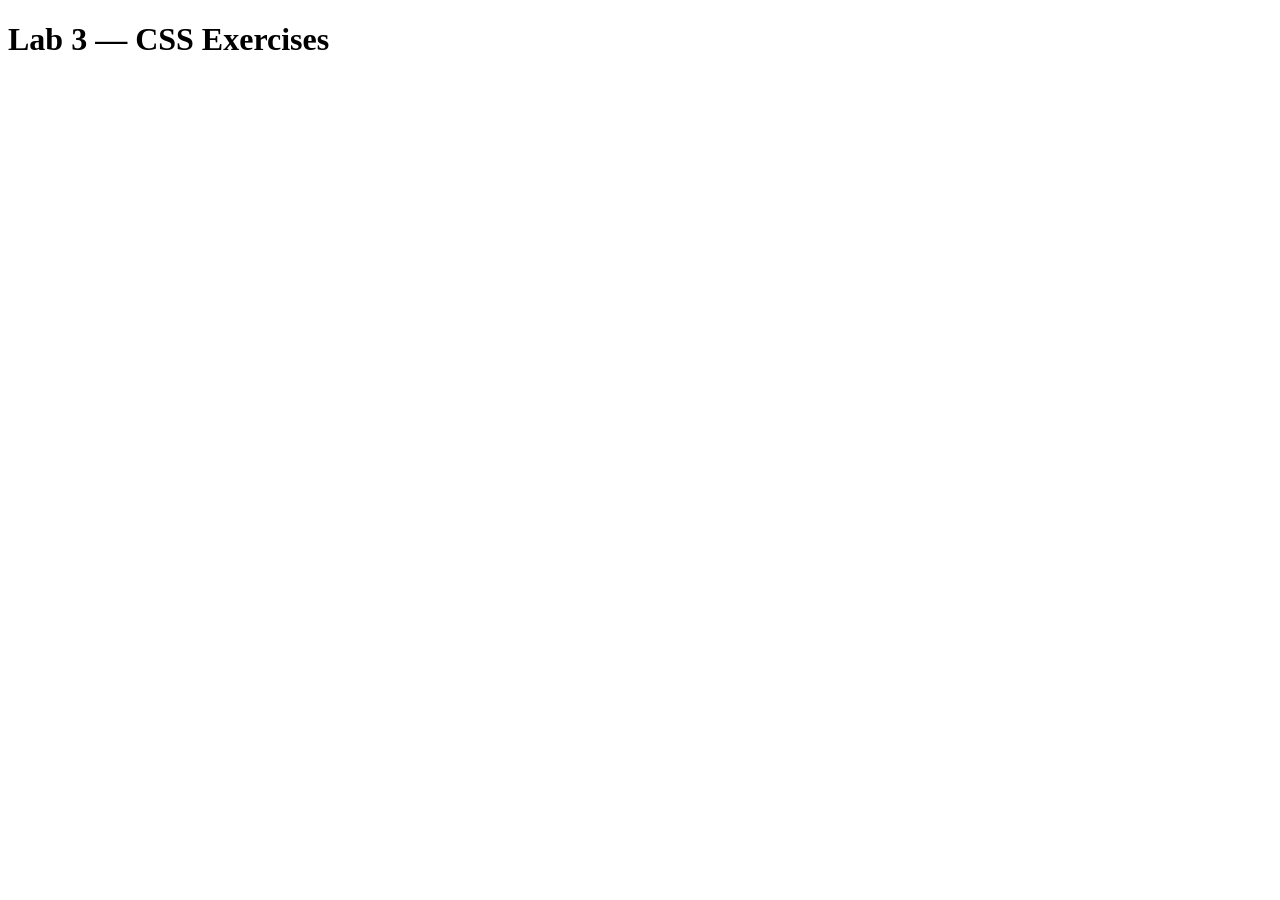
==== project-lab/index.html @ 059c646e "Add step 0" ====
<!DOCTYPE html>
<html lang="en">
<head>
    <meta charset="UTF-8">
    <meta name="viewport" content="width=device-width, initial-scale=1.0">
    <title>Lab 3 — CSS Exercises</title>
    <link rel="stylesheet" href="css/style.css">
</head>
<body>
    <main>
        <h1>Lab 3 — CSS Exercises</h1>
    </main>
</body>
</html>
---- project-lab/css/style.css ----
/* Shared stylesheet for the Lab 3 exercises. */
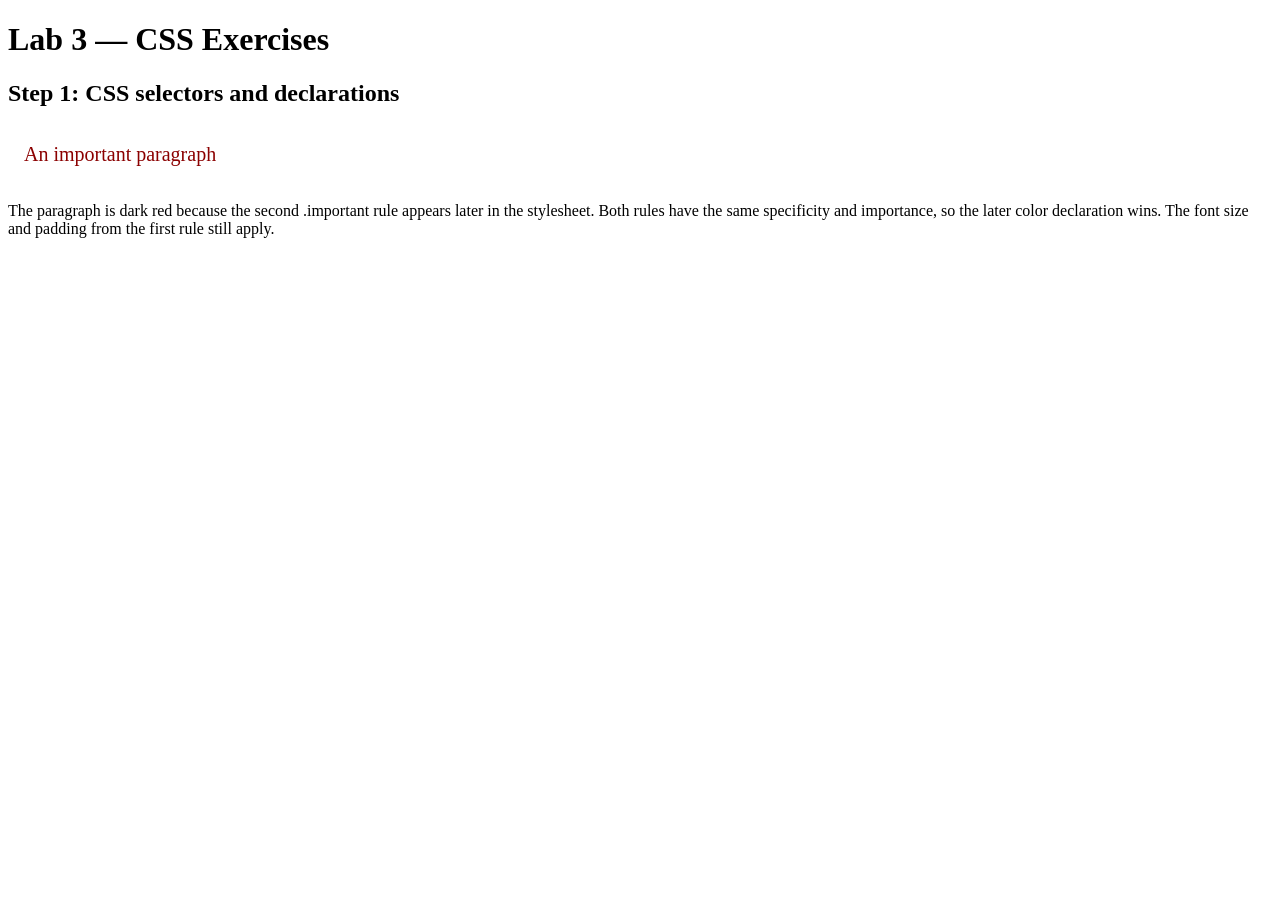
==== commit 6b18823c: "Add step 1" ====
--- a/project-lab/index.html
+++ b/project-lab/index.html
@@ -9,6 +9,19 @@
 <body>
     <main>
         <h1>Lab 3 — CSS Exercises</h1>
+
+        <section aria-labelledby="step-1-title">
+            <h2 id="step-1-title">Step 1: CSS selectors and declarations</h2>
+
+            <p class="important">An important paragraph</p>
+            
+            <p>
+                The paragraph is dark red because the second .important rule
+                appears later in the stylesheet. Both rules have the same
+                specificity and importance, so the later color declaration wins.
+                The font size and padding from the first rule still apply.
+            </p>
+        </section>
     </main>
 </body>
 </html>
--- a/project-lab/css/style.css
+++ b/project-lab/css/style.css
@@ -1 +1,11 @@
 /* Shared stylesheet for the Lab 3 exercises. */
+
+.important {
+    color: royalblue;
+    font-size: 20px;
+    padding: 16px;
+}
+
+.important {
+    color: darkred;
+}
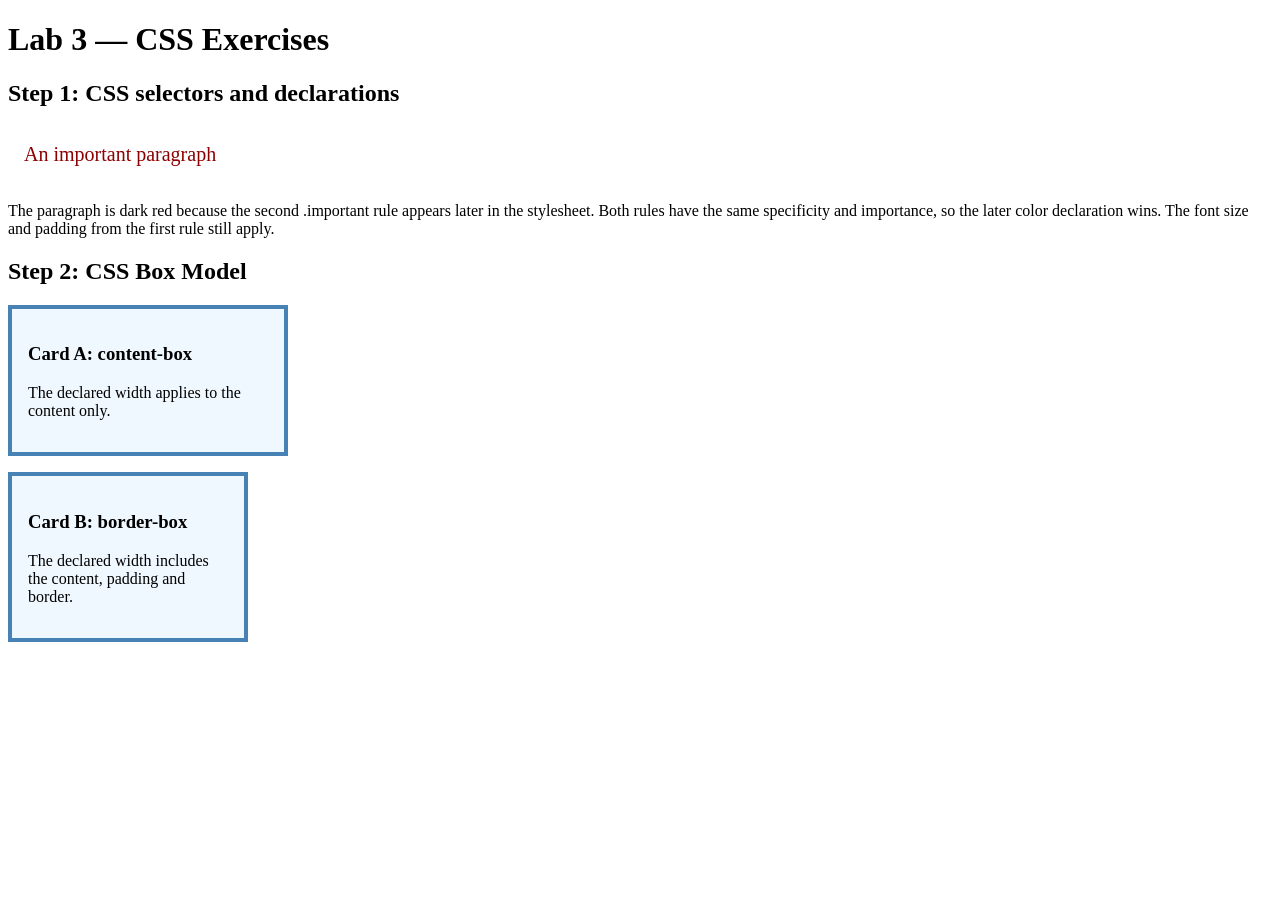
==== commit 2bd4fb19: "Add step 2" ====
--- a/project-lab/index.html
+++ b/project-lab/index.html
@@ -14,7 +14,7 @@
             <h2 id="step-1-title">Step 1: CSS selectors and declarations</h2>
 
             <p class="important">An important paragraph</p>
-            
+
             <p>
                 The paragraph is dark red because the second .important rule
                 appears later in the stylesheet. Both rules have the same
@@ -22,6 +22,19 @@
                 The font size and padding from the first rule still apply.
             </p>
         </section>
+
+        <section aria-labelledby="step-2-title">
+            <h2 id="step-2-title">Step 2: CSS Box Model</h2>
+
+            <div class="card-a">
+                <h3>Card A: content-box</h3>
+                <p>The declared width applies to the content only.</p>
+            </div>
+            <div class="card-b">
+                <h3>Card B: border-box</h3>
+                <p>The declared width includes the content, padding and border.</p>
+            </div>
+        </section>
     </main>
 </body>
 </html>
--- a/project-lab/css/style.css
+++ b/project-lab/css/style.css
@@ -9,3 +9,20 @@
 .important {
     color: darkred;
 }
+
+.card-a,
+.card-b {
+    width: 240px;
+    padding: 16px;
+    border: 4px solid steelblue;
+    margin-bottom: 16px;
+    background-color: aliceblue;
+}
+
+.card-a {
+    box-sizing: content-box;
+}
+
+.card-b {
+    box-sizing: border-box;
+}
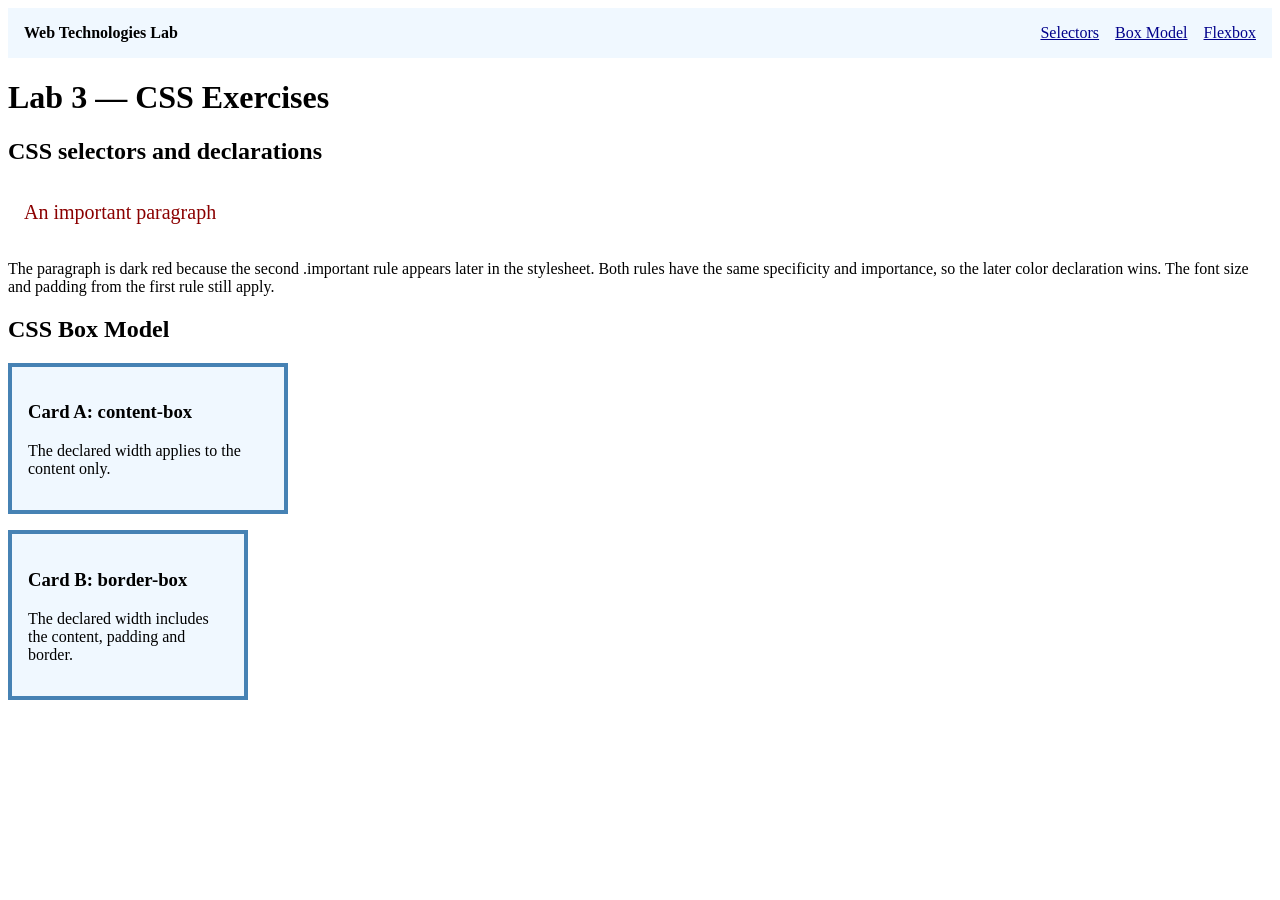
==== commit e7c20e1e: "Add step 3" ====
--- a/project-lab/index.html
+++ b/project-lab/index.html
@@ -7,11 +7,21 @@
     <link rel="stylesheet" href="css/style.css">
 </head>
 <body>
+    <nav id="navigation" aria-label="Lab exercises">
+        <span class="brand">Web Technologies Lab</span>
+
+        <ul class="nav-links">
+            <li><a href="#selectors-title">Selectors</a></li>
+            <li><a href="#box-model-title">Box Model</a></li>
+            <li><a href="#navigation">Flexbox</a></li>
+        </ul>
+    </nav>
+
     <main>
         <h1>Lab 3 — CSS Exercises</h1>
 
-        <section aria-labelledby="step-1-title">
-            <h2 id="step-1-title">Step 1: CSS selectors and declarations</h2>
+        <section aria-labelledby="selectors-title">
+            <h2 id="selectors-title">CSS selectors and declarations</h2>
 
             <p class="important">An important paragraph</p>
 
@@ -23,18 +33,20 @@
             </p>
         </section>
 
-        <section aria-labelledby="step-2-title">
-            <h2 id="step-2-title">Step 2: CSS Box Model</h2>
+        <section aria-labelledby="box-model-title">
+            <h2 id="box-model-title">CSS Box Model</h2>
 
             <div class="card-a">
                 <h3>Card A: content-box</h3>
                 <p>The declared width applies to the content only.</p>
             </div>
+
             <div class="card-b">
                 <h3>Card B: border-box</h3>
                 <p>The declared width includes the content, padding and border.</p>
             </div>
         </section>
+
     </main>
 </body>
 </html>
--- a/project-lab/css/style.css
+++ b/project-lab/css/style.css
@@ -26,3 +26,36 @@
 .card-b {
     box-sizing: border-box;
 }
+
+nav {
+    display: flex;
+    justify-content: space-between;
+    align-items: center;
+    gap: 1rem;
+    flex-wrap: wrap;
+    padding: 1rem;
+    background-color: aliceblue;
+}
+
+.brand {
+    font-weight: bold;
+}
+
+.nav-links {
+    display: flex;
+    align-items: center;
+    flex-wrap: wrap;
+    gap: 1rem;
+    margin: 0;
+    padding: 0;
+    list-style: none;
+}
+
+.nav-links a {
+    color: darkblue;
+}
+
+.nav-links a:focus-visible {
+    outline: 2px solid darkblue;
+    outline-offset: 4px;
+}
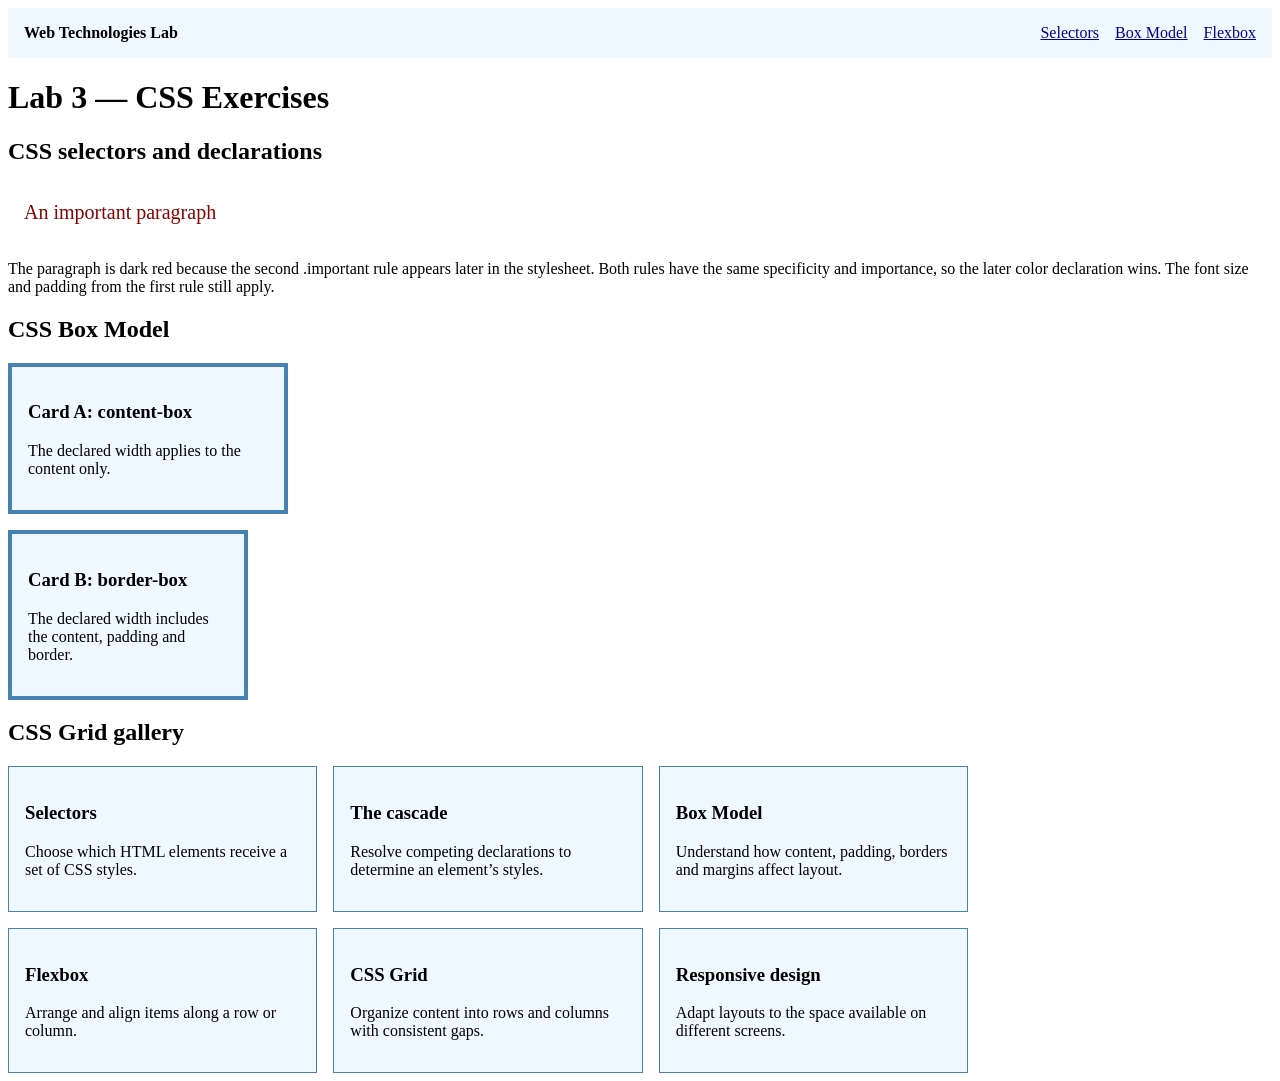
==== commit 458a2550: "Add step 4" ====
--- a/project-lab/index.html
+++ b/project-lab/index.html
@@ -47,6 +47,41 @@
             </div>
         </section>
 
+        <section aria-labelledby="gallery-title">
+            <h2 id="gallery-title">CSS Grid gallery</h2>
+
+            <div class="gallery">
+                <article class="gallery-card">
+                    <h3>Selectors</h3>
+                    <p>Choose which HTML elements receive a set of CSS styles.</p>
+                </article>
+
+                <article class="gallery-card">
+                    <h3>The cascade</h3>
+                    <p>Resolve competing declarations to determine an element’s styles.</p>
+                </article>
+
+                <article class="gallery-card">
+                    <h3>Box Model</h3>
+                    <p>Understand how content, padding, borders and margins affect layout.</p>
+                </article>
+
+                <article class="gallery-card">
+                    <h3>Flexbox</h3>
+                    <p>Arrange and align items along a row or column.</p>
+                </article>
+
+                <article class="gallery-card">
+                    <h3>CSS Grid</h3>
+                    <p>Organize content into rows and columns with consistent gaps.</p>
+                </article>
+                
+                <article class="gallery-card">
+                    <h3>Responsive design</h3>
+                    <p>Adapt layouts to the space available on different screens.</p>
+                </article>
+            </div>
+        </section>
     </main>
 </body>
 </html>
--- a/project-lab/css/style.css
+++ b/project-lab/css/style.css
@@ -59,3 +59,17 @@
     outline: 2px solid darkblue;
     outline-offset: 4px;
 }
+
+.gallery {
+    display: grid;
+    grid-template-columns: repeat(auto-fit, minmax(min(100%, 240px), 1fr));
+    gap: 1rem;
+    max-width: 960px;
+}
+
+.gallery-card {
+    padding: 1rem;
+    border: 1px solid steelblue;
+    background-color: aliceblue;
+    overflow-wrap: anywhere;
+}
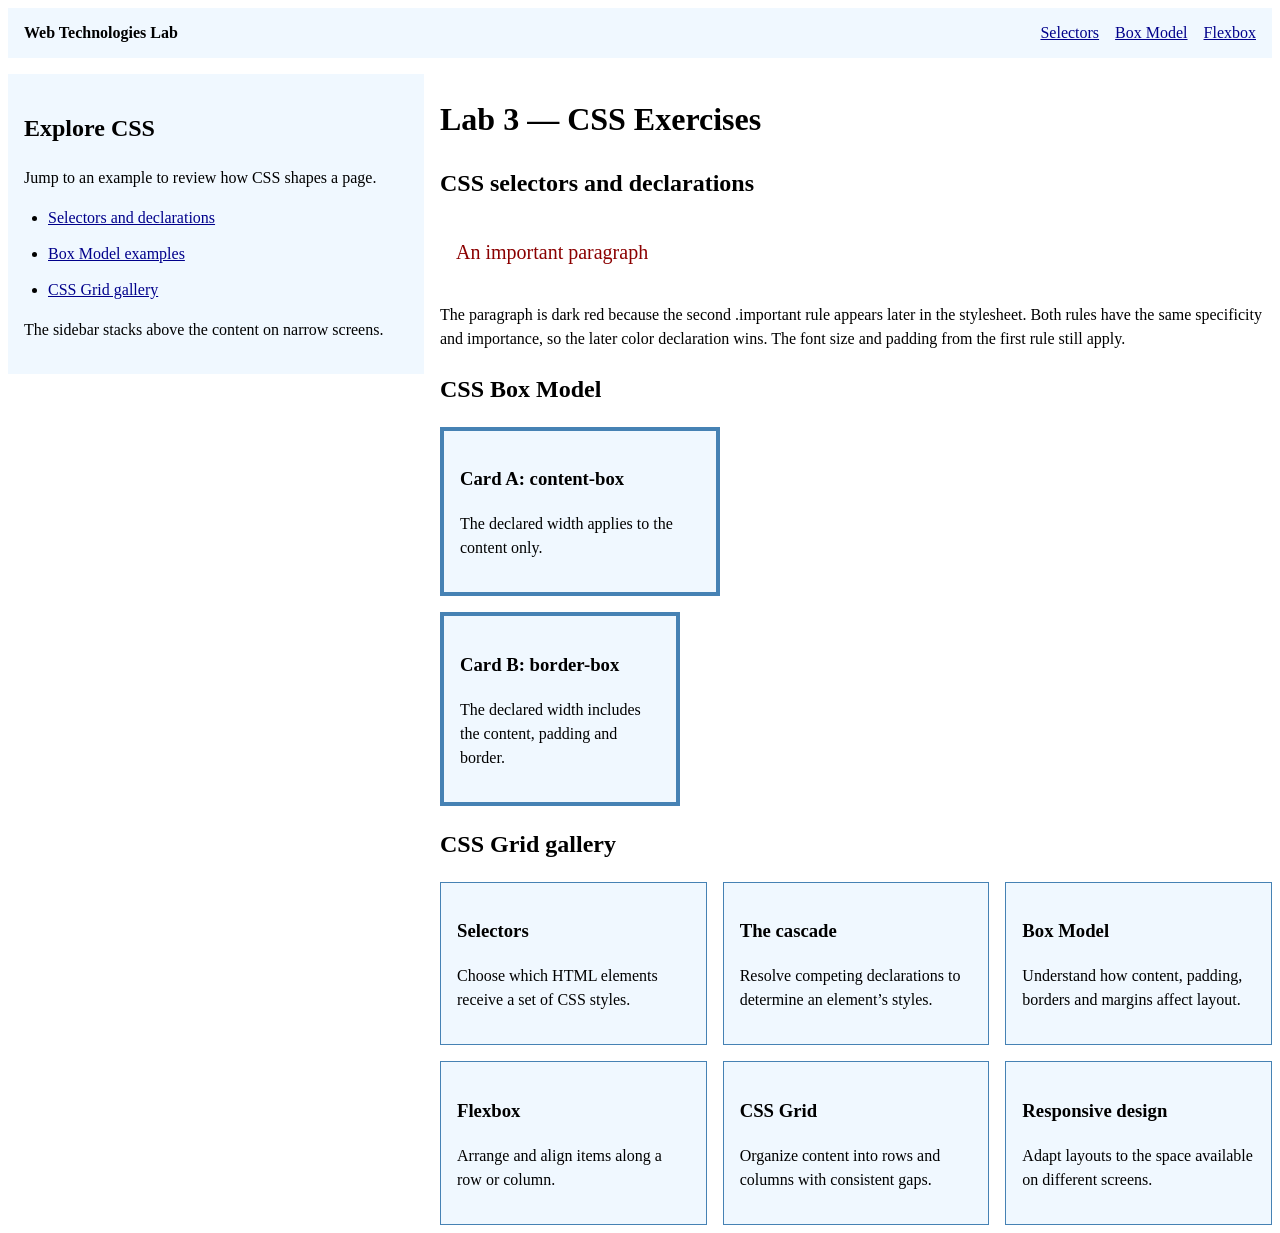
==== commit 61fb72b9: "Add step 5" ====
--- a/project-lab/index.html
+++ b/project-lab/index.html
@@ -7,6 +7,7 @@
     <link rel="stylesheet" href="css/style.css">
 </head>
 <body>
+    <a class="skip-link" href="#main-content">Skip to main content</a>
     <nav id="navigation" aria-label="Lab exercises">
         <span class="brand">Web Technologies Lab</span>
 
@@ -17,7 +18,19 @@
         </ul>
     </nav>
 
-    <main>
+    <div class="layout">
+    <aside class="sidebar" aria-labelledby="sidebar-title">
+        <h2 id="sidebar-title">Explore CSS</h2>
+        <p>Jump to an example to review how CSS shapes a page.</p>
+        <ul>
+            <li><a href="#selectors-title">Selectors and declarations</a></li>
+            <li><a href="#box-model-title">Box Model examples</a></li>
+            <li><a href="#gallery-title">CSS Grid gallery</a></li>
+        </ul>
+        <p>The sidebar stacks above the content on narrow screens.</p>
+    </aside>
+
+    <main id="main-content" tabindex="-1">
         <h1>Lab 3 — CSS Exercises</h1>
 
         <section aria-labelledby="selectors-title">
@@ -83,5 +96,6 @@
             </div>
         </section>
     </main>
+    </div>
 </body>
 </html>
--- a/project-lab/css/style.css
+++ b/project-lab/css/style.css
@@ -73,3 +73,62 @@
     background-color: aliceblue;
     overflow-wrap: anywhere;
 }
+
+.layout {
+    display: grid;
+    grid-template-columns: 1fr;
+    gap: 1rem;
+    margin-top: 1rem;
+    line-height: 1.5;
+    overflow-wrap: anywhere;
+}
+
+.layout > * {
+    min-width: 0;
+}
+
+.sidebar {
+    padding: 1rem;
+    background-color: aliceblue;
+    align-self: start;
+}
+
+.sidebar ul {
+    padding-left: 1.5rem;
+}
+
+.sidebar li + li {
+    margin-top: 0.75rem;
+}
+
+.sidebar a {
+    color: darkblue;
+}
+
+a:focus-visible,
+main:focus-visible {
+    outline: 2px solid darkblue;
+    outline-offset: 4px;
+}
+
+.skip-link {
+    position: absolute;
+    top: 0;
+    left: 0;
+    transform: translateY(-150%);
+    padding: 0.75rem;
+    background-color: white;
+    color: darkblue;
+    z-index: 1;
+}
+
+.skip-link:focus {
+    transform: translateY(0);
+}
+
+/* At 768px, there is room for a sidebar and a wider reading area. */
+@media (min-width: 768px) {
+    .layout {
+        grid-template-columns: 1fr 2fr;
+    }
+}
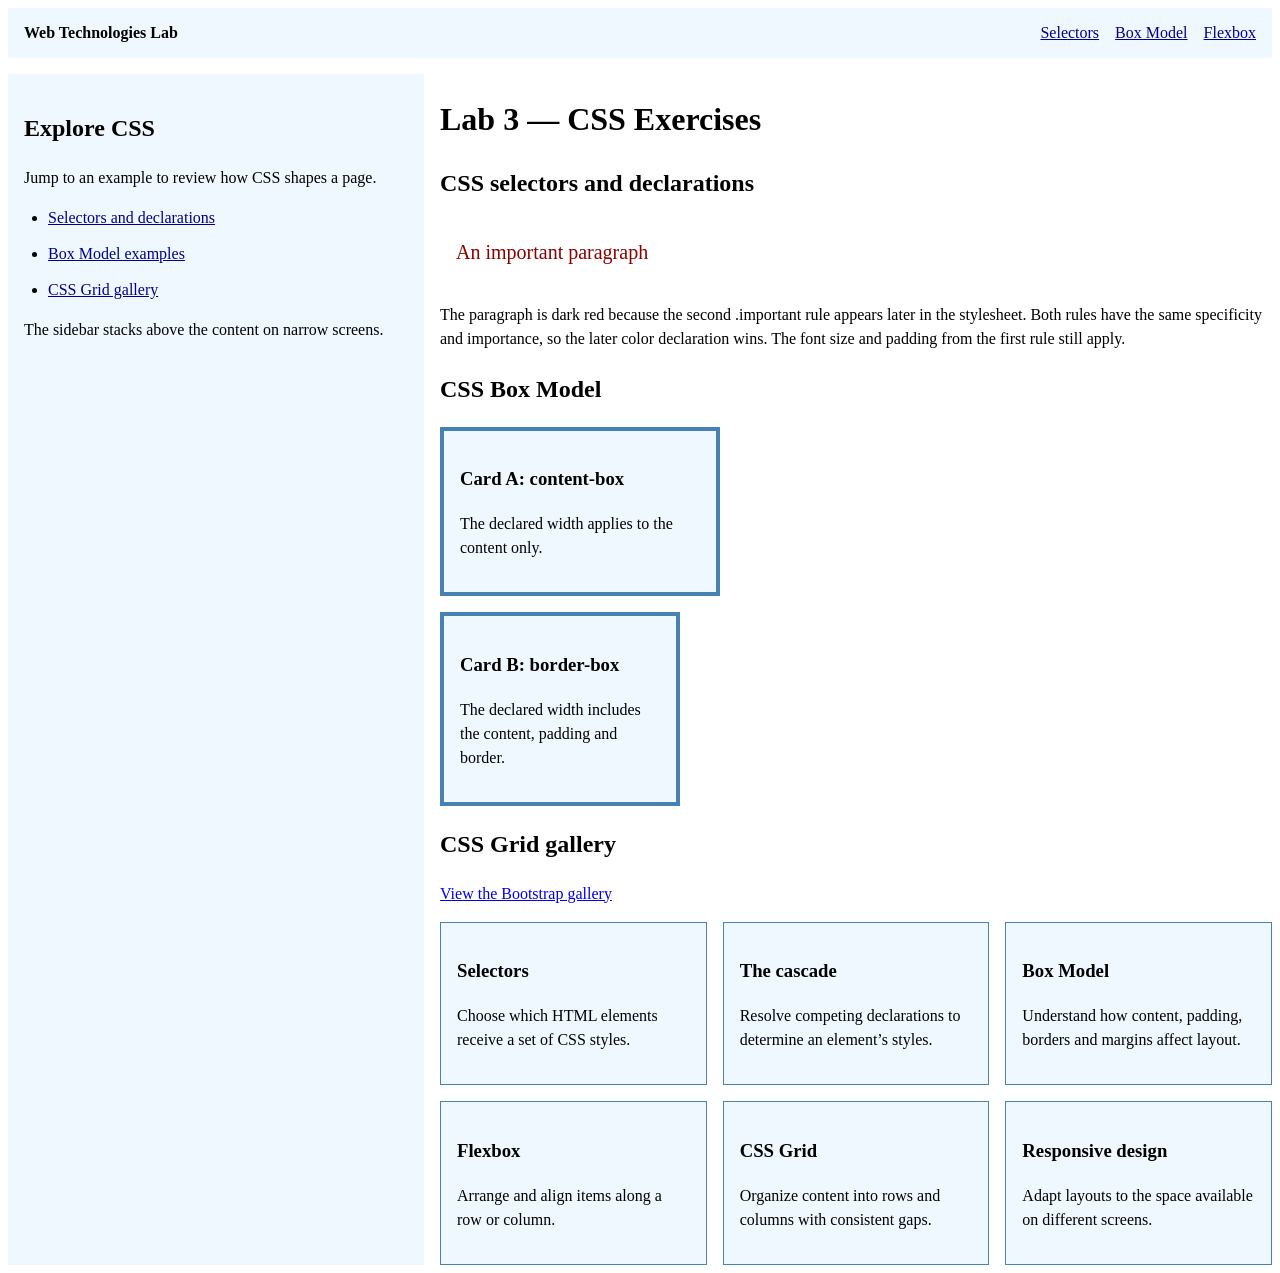
==== commit d93821aa: "Add step 6" ====
--- a/project-lab/index.html
+++ b/project-lab/index.html
@@ -62,6 +62,7 @@
 
         <section aria-labelledby="gallery-title">
             <h2 id="gallery-title">CSS Grid gallery</h2>
+            <p><a href="bootstrap-gallery.html">View the Bootstrap gallery</a></p>
 
             <div class="gallery">
                 <article class="gallery-card">
--- a/project-lab/css/style.css
+++ b/project-lab/css/style.css
@@ -131,4 +131,8 @@
     .layout {
         grid-template-columns: 1fr 2fr;
     }
+
+    .sidebar {
+        align-self: stretch;
+    }
 }
